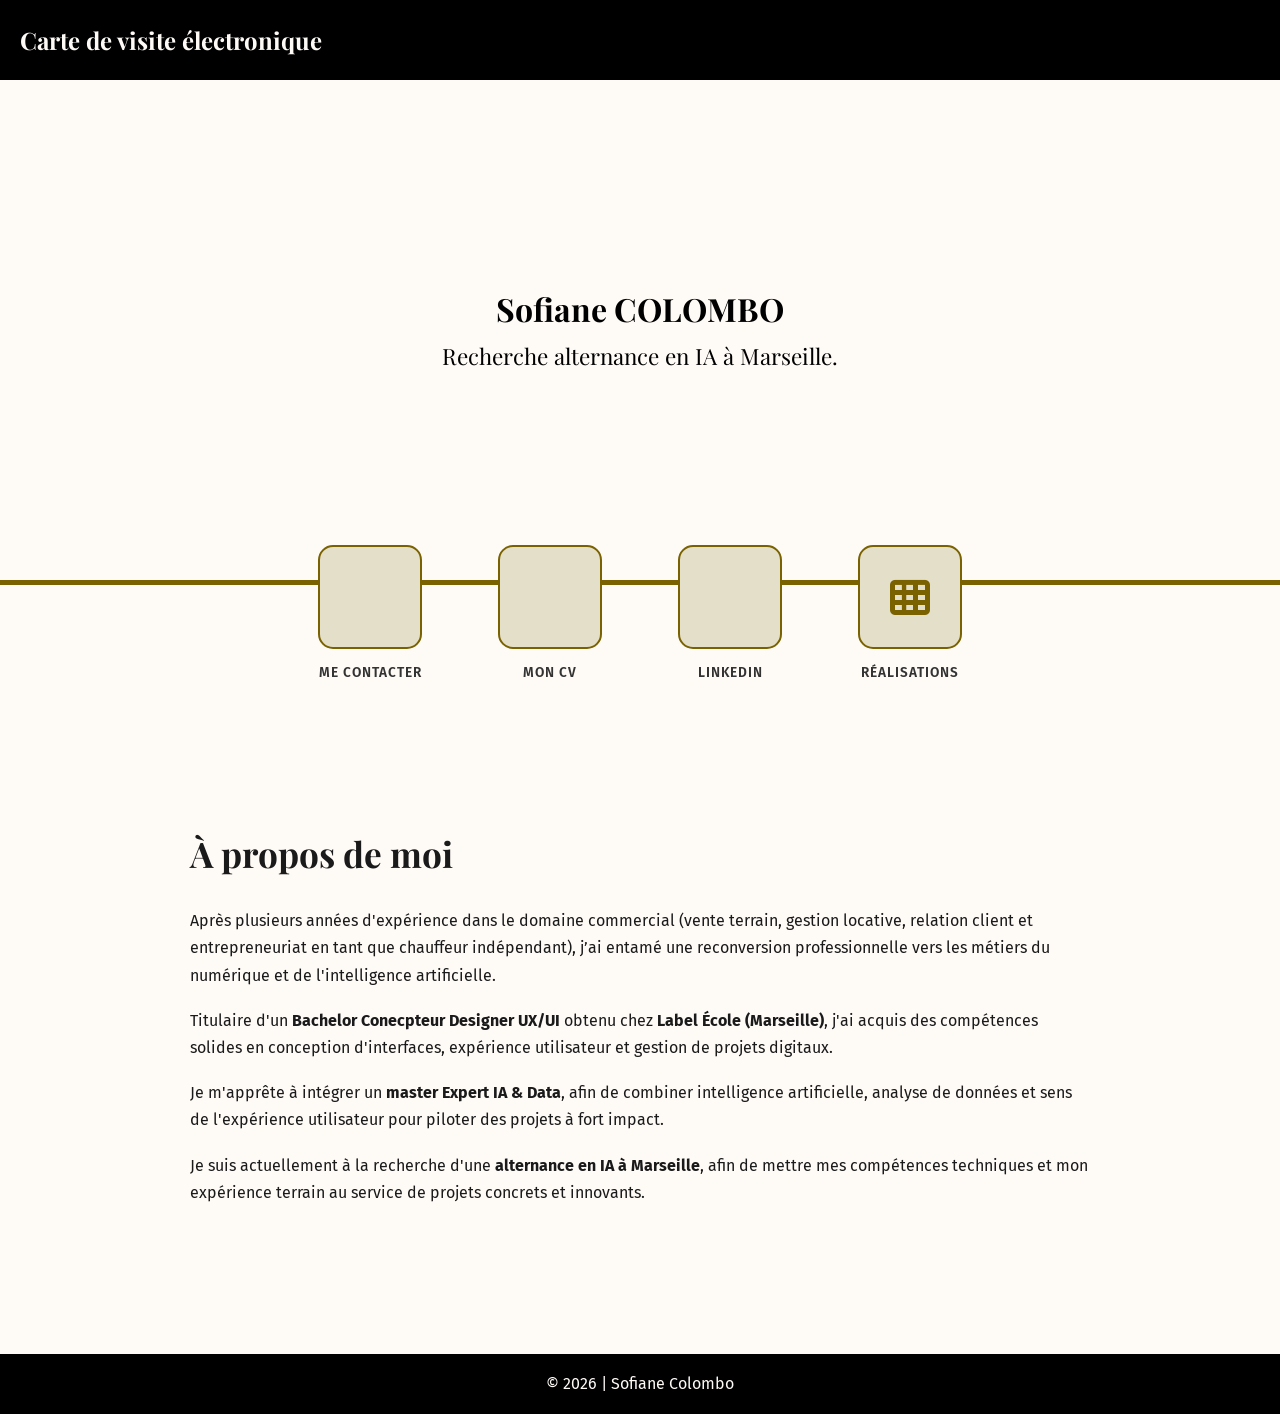
==== index.html @ b56c361b "MAJ majeure + ajout "réalisations" MAJ majeure + ajout "réalisations"" ====
<!DOCTYPE html>
<html lang="fr">
    
<head>
    <meta charset="UTF-8">
    <meta name="viewport" content="width=device-width, initial-scale=1.0">
    <meta name="description" content="Portfolio Data Analyst de Sofiane Colombo">
    <title>Portfolio S. COLOMBO</title>
    
    <link rel="stylesheet" href="./style.css"/>
    
    <link rel="preconnect" href="https://fonts.googleapis.com">
    <link rel="preconnect" href="https://fonts.gstatic.com" crossorigin>
    <link href="https://fonts.googleapis.com/css2?family=Fira+Sans:wght@300;400;600&family=Playfair+Display:ital,wght@0,400;0,600;0,700;0,800;1,400&display=swap" rel="stylesheet">

    <link rel='stylesheet' href='https://cdn-uicons.flaticon.com/2.1.0/uicons-regular-rounded/css/uicons-regular-rounded.css'>
    <link rel='stylesheet' href='https://cdn-uicons.flaticon.com/2.1.0/uicons-brands/css/uicons-brands.css'>
    <link rel='stylesheet' href='https://cdn-uicons.flaticon.com/2.1.0/uicons-solid-straight/css/uicons-solid-straight.css'>
    <link rel='stylesheet' href='https://cdn-uicons.flaticon.com/2.1.0/uicons-thin-rounded/css/uicons-thin-rounded.css'>
    <link rel="stylesheet" href="https://cdnjs.cloudflare.com/ajax/libs/font-awesome/6.5.0/css/all.min.css">
</head>

<body>
    <header>
        <h2>Carte de visite électronique</h2>
        
    </header>

    <main>
        <div id="background-main-title">
            <h1 id="main-title">
                Sofiane COLOMBO<br>
                <span style="font-size: 0.7em; font-weight: 400;">Recherche alternance en IA à Marseille.</span>
            </h1>
        </div>
        
        <div id="hero_cta">
            <div class="cta-container">
                <a href="./page_contact.html" class="cta" aria-label="Me contacter">
                    <i class="fi fi-tr-address-book"></i>
                </a>
            <span class="cta-label">Me contacter</span>
            </div>

            <div class="cta-container">
                <a href="./asset/cv_chefdeprojetia_colombo.pdf" target="_blank" class="cta" aria-label="Mon CV">
                    <i class="fi fi-ss-file-user"></i>
                </a>
            <span class="cta-label">Mon CV</span>
            </div>
    
            <div class="cta-container">
                <a href="https://www.linkedin.com/in/sofiane-colombo-744582396/" target="_blank" class="cta" aria-label="Mon LinkedIn">
                    <i class="fi fi-brands-linkedin"></i>
                </a>
            <span class="cta-label">LinkedIn</span>
            </div>
            <div class="cta-container">
                <a href="realisations.html" class="cta">
                    <i class="fa-solid fa-table-cells"></i>
                </a>
            <span class="cta-label">Réalisations</span>
            </div>
        </div>

        <section id="presentation">
    <div class="presentation-container">
        <h2>À propos de moi</h2>
        <p>
            Après plusieurs années d'expérience dans le domaine commercial (vente terrain, gestion locative, relation client et entrepreneuriat en tant que chauffeur indépendant), j’ai entamé une reconversion professionnelle vers les métiers du numérique et de l'intelligence artificielle.
        </p>
        <p>
            Titulaire d'un <strong>Bachelor Conecpteur Designer UX/UI</strong> obtenu chez  
            <strong>Label École (Marseille)</strong>, j'ai acquis 
            des compétences solides en conception d'interfaces, 
            expérience utilisateur et gestion de projets digitaux.
        </p>
        <p>
            Je m'apprête à intégrer un <strong>master Expert IA & Data</strong>, 
            afin de combiner intelligence artificielle, analyse de données et sens de l'expérience utilisateur pour piloter des projets à fort impact.
        </p>
        <p>
            Je suis actuellement à la recherche d'une <strong>alternance en IA à Marseille</strong>, 
            afin de mettre mes compétences techniques et mon expérience terrain au service de projets concrets et innovants.
        </p>
    </div>
</section>

    </main>

    <footer>
        <p>&copy; 2026 | Sofiane Colombo</p>
    </footer>
</body>
</html>
---- style.css ----
body {
    margin: 0;
    padding: 0;
    font-family: "Fira Sans", sans-serif; 
    background-color: #FEFAF6; 
    color: #333;
}


h1, h2, h3 {
    font-family: "Playfair Display", serif; 
    font-weight: 700;
}


header, footer {
    display: flex;
    align-items: center;
    padding: 0 20px; 
    background-color: #000000;
    color: #FEFAF6;
}

header {
    justify-content: space-between;
    height: 80px;
}

header h2 {
    margin: 0; 
}

footer {
    justify-content: center;
    height: 60px;
    margin-top: 50px; 
}


#background-main-title {
    display: flex;
    width: 100%;
    height: 500px; 
    
    
    background-image: url('./asset/Gemini_Generated_Image_o44zs4o44zs4o44z.png');
    background-size: cover;
    background-position: center;
    
  
    justify-content: center;
    align-items: center;
    
    border-bottom: 5px solid #7A6200; 
}

#main-title {
    
    color: #000; 
    text-align: center;
    padding: 20px;
    background-color: rgba(254, 250, 246, 0.8); 
    border-radius: 10px;
    max-width: 80%; 
    font-size: 2rem;
}


#hero_cta {
    display: flex;
    justify-content: center; 
    gap: 40px; 
    align-items: flex-start;
    margin-top: -40px; 
    position: relative; 
    flex-wrap: wrap;
    padding-bottom: 40px; 
}

.cta-container {
    display: flex;
    flex-direction: column; 
    align-items: center;    
    gap: 15px;              
    margin: 0 10px;         
    width: 120px;           
}


.cta-label {
    font-family: "Fira Sans", sans-serif;
    font-weight: 600;      
    font-size: 0.85rem;
    color: #333;           
    text-align: center;
    text-transform: uppercase; 
    letter-spacing: 1px;
    
    
    transition: color 0.3s ease;
}


.cta-container:hover .cta-label {
    color: #7A6200; 
}

.cta {
    background-color: #E3DFC9;
    width: 100px;  
    height: 100px;
    border-radius: 15px;
    display: flex;
    justify-content: center;
    align-items: center;
    text-decoration: none; 
    border: 2px solid #7A6200;
    
    
    transition: transform 0.3s ease, box-shadow 0.3s ease;
}


.cta i {
    font-size: 2.5rem; 
    color: #7A6200;
    margin: 0; 
}

.cta:hover {
    transform: translateY(-5px);
    background-color: #FEFAF6;
    box-shadow: 6px 6px 0px #7A6200; 
}


header a {
    text-decoration: none;
}
header i {
    color: #FEFAF6; 
    font-size: 1.8rem;
    transition: color 0.3s;
}
header i:hover {
    color: #7A6200; 
}

#presentation {
    background-color: #FEFAF6;
    padding: 80px 20px;
}

.presentation-container {
    max-width: 900px;
    margin: 0 auto;
    font-family: 'Fira Sans', sans-serif;
    color: #1a1a1a;
}

#presentation h2 {
    font-family: 'Playfair Display', serif;
    font-size: 2.2rem;
    margin-bottom: 30px;
}

#presentation p {
    line-height: 1.7;
    margin-bottom: 18px;
    font-size: 1rem;
}


.contact-page-body {
    min-height: 100vh;
    display: flex;
    flex-direction: column;
}

.contact-main {
    flex: 1; 
    display: flex;
    justify-content: center;
    align-items: center;
    padding: 20px;
    background-color: #FEFAF6;
    background-image: radial-gradient(#E3DFC9 1px, transparent 1px);
    background-size: 20px 20px; 
}


.business-card {
    background-color: #FFFFFF;
    width: 100%;
    max-width: 400px; 
    padding: 40px;
    border: 2px solid #7A6200;
    border-radius: 15px; 
    box-shadow: 10px 10px 0px #E3DFC9; 
    text-align: center;
    position: relative;
}

.card-header h3 {
    margin: 0;
    font-size: 1.8rem;
    color: #000;
}

.job-title {
    font-family: "Fira Sans", sans-serif;
    text-transform: uppercase;
    letter-spacing: 2px;
    color: #7A6200;
    font-weight: 600;
    font-size: 0.9rem;
    display: block;
    margin-bottom: 15px;
}


.status-badge {
    display: inline-flex;
    align-items: center;
    gap: 8px;
    background-color: #f0fdf4; 
    color: #166534; 
    padding: 5px 12px;
    border-radius: 20px;
    font-size: 0.8rem;
    font-weight: 600;
    border: 1px solid #bbf7d0;
}

.dot {
    height: 8px;
    width: 8px;
    background-color: #22c55e;
    border-radius: 50%;
    display: inline-block;
}


.divider {
    border: 0;
    height: 1px;
    background: #E3DFC9;
    margin: 30px 0;
    width: 50%;
    margin-left: auto;
    margin-right: auto;
}


.contact-row {
    display: flex;
    align-items: center;
    justify-content: flex-start; 
    gap: 15px;
    padding: 12px;
    margin-bottom: 10px;
    text-decoration: none;
    color: #333;
    background-color: #FAFAFA;
    border-radius: 8px;
    transition: all 0.3s ease;
    border: 1px solid transparent;
}


.contact-row:not(.static):hover {
    background-color: #FEFAF6;
    border-color: #7A6200;
    transform: translateX(5px); 
}

.icon-box {
    width: 35px;
    height: 35px;
    background-color: #E3DFC9;
    color: #7A6200;
    border-radius: 50%;
    display: flex;
    justify-content: center;
    align-items: center;
}

.icon-box i {
    font-size: 1rem; 
    margin: 0;
}


.back-link {
    color: #FEFAF6;
    text-decoration: none;
    font-family: "Fira Sans", sans-serif;
    display: flex;
    align-items: center;
    gap: 5px;
    font-size: 0.9rem;
}
.back-link i {
    color: #FEFAF6;
    font-size: 1rem;
    margin: 0;
}

.card-footer {
    margin-top: 30px;
}
.card-footer a {
    color: #7A6200;
    text-decoration: none;
    font-weight: bold;
    display: flex;
    justify-content: center;
    align-items: center;
    gap: 5px;
}
.card-footer i {
    font-size: 1.2rem;
    margin: 0;
}

/* =============================================
   IMPORT GLOBAL — reprend les styles de style.css
   (header, footer, fonts, couleurs)
   ============================================= */


/* =============================================
   VARIABLES
   ============================================= */
:root {
  --olive:       #7A6200;
  --olive-light: #E3DFC9;
  --ivory:       #FEFAF6;
  --black:       #000000;
  --text:        #333;
  --granite:     #7c7c7c;
}

/* =============================================
   INTRO
   ============================================= */
#real-intro {
  text-align: center;
  padding: 70px 20px 50px;
  max-width: 760px;
  margin: 0 auto;
}

#real-intro .eyebrow {
  display: inline-block;
  font-family: "Fira Sans", sans-serif;
  font-size: 0.75rem;
  font-weight: 600;
  letter-spacing: 0.25em;
  text-transform: uppercase;
  color: var(--olive);
  margin-bottom: 1rem;
}

#real-intro h1 {
  font-family: "Playfair Display", serif;
  font-size: clamp(1.9rem, 4vw, 3rem);
  font-weight: 700;
  color: var(--black);
  line-height: 1.2;
  margin: 0 0 1.4rem;
}

#real-intro .intro-text {
  font-family: "Fira Sans", sans-serif;
  font-size: 1rem;
  line-height: 1.75;
  color: #555;
  margin: 0 auto;
}

.intro-divider {
  width: 48px;
  height: 3px;
  background-color: var(--olive);
  margin: 2rem auto 0;
  border-radius: 2px;
}

/* =============================================
   GRILLE PROJETS
   ============================================= */
#real-projects {
  max-width: 1100px;
  margin: 0 auto;
  padding: 20px 20px 60px;
  display: flex;
  flex-direction: column;
  gap: 30px;
}

/* =============================================
   BLOC PROJET (carte)
   ============================================= */
.real-block {
  display: grid;
  grid-template-columns: 1fr 1fr;
  border: 2px solid var(--olive);
  border-radius: 15px;
  overflow: hidden;
  background-color: var(--ivory);
  max-height: 680px;

  /* Scroll reveal — état initial */
  opacity: 0;
  transform: translateY(30px);
  transition: opacity 0.6s ease, transform 0.6s ease;
}

.real-block.visible {
  opacity: 1;
  transform: translateY(0);
}

/* Alternance : blocs pairs → image à droite */
.real-block--alt .real-media  { order: 2; }
.real-block--alt .real-content { order: 1; }

/* =============================================
   COLONNE MÉDIA
   ============================================= */
.real-media {
  position: relative;
  overflow: hidden;
  background-color: var(--olive-light);
  min-height: 340px;
  max-height: 650px;
}

.real-media img {
  width: 100%;
  height: 100%;
  object-fit:contain;
  display: block;
  transition: transform 0.5s ease;
}
.real-media video {
  width: 100%;
  height: 100%;
  object-fit:cover;
  object-position: center bottom;
  display: block;
  transition: transform 0.5s ease;
}

.real-block:hover .real-media img,
.real-block:hover .real-media video {
  transform: scale(1.04);
}

/* Iframe YouTube */
.real-media--iframe {
  padding: 0;
}
.real-media--iframe iframe {
  position: absolute;
  top: 0; left: 0;
  width: 100%;
  height: 100%;
  border: 0;
}

/* Placeholder (avant ajout des vraies images) */
.media-placeholder {
  width: 100%;
  height: 100%;
  min-height: 340px;
  display: flex;
  flex-direction: column;
  align-items: center;
  justify-content: center;
  gap: 10px;
  color: var(--olive);
  background-color: var(--olive-light);
}

.media-placeholder i {
  font-size: 2.5rem;
  opacity: 0.5;
}

.media-placeholder span {
  font-family: "Fira Sans", sans-serif;
  font-size: 0.72rem;
  letter-spacing: 0.1em;
  text-transform: uppercase;
  opacity: 0.6;
}

/* Badge type */
.media-badge {
  position: absolute;
  top: 14px;
  left: 14px;
  background-color: var(--black);
  color: var(--ivory);
  font-family: "Fira Sans", sans-serif;
  font-size: 0.65rem;
  font-weight: 600;
  letter-spacing: 0.15em;
  text-transform: uppercase;
  padding: 4px 10px;
  border-radius: 4px;
}

/* =============================================
   COLONNE TEXTE
   ============================================= */
.real-content {
  padding: clamp(1.8rem, 4vw, 3rem);
  background-color: var(--black);
  color: var(--ivory);
  display: flex;
  flex-direction: column;
  justify-content: center;
  gap: 0;
}

/* Variante claire (blocs alternés) */
.real-content--light {
  background-color: var(--ivory);
  color: var(--text);
}

.real-tag {
  font-family: "Fira Sans", sans-serif;
  font-size: 0.72rem;
  font-weight: 600;
  letter-spacing: 0.15em;
  text-transform: uppercase;
  color: var(--olive);
  margin-bottom: 0.9rem;
  display: flex;
  align-items: center;
  gap: 6px;
}

.real-content h2 {
  font-family: "Playfair Display", serif;
  font-size: clamp(1.4rem, 2.5vw, 1.9rem);
  font-weight: 700;
  line-height: 1.2;
  margin: 0 0 1.1rem;
  color: inherit;
}

.real-content p {
  font-family: "Fira Sans", sans-serif;
  font-size: 0.95rem;
  line-height: 1.75;
  margin-bottom: 0.9rem;
}

.real-content--light p  { color: #555; }
.real-content:not(.real-content--light) p { color: #ccc; }

/* Pills compétences */
.real-skills {
  display: flex;
  flex-wrap: wrap;
  gap: 8px;
  margin: 0.6rem 0 1.4rem;
}

.real-skills span {
  font-family: "Fira Sans", sans-serif;
  font-size: 0.68rem;
  font-weight: 600;
  letter-spacing: 0.1em;
  text-transform: uppercase;
  padding: 4px 10px;
  border: 1px solid var(--olive);
  color: var(--olive);
  border-radius: 4px;
  background-color: transparent;
}

/* Pills sur fond sombre */
.real-skills--dark span {
  border-color: var(--olive);
  color: var(--olive);
}

/* Lien CTA */
.real-link {
  display: inline-flex;
  align-items: center;
  gap: 8px;
  font-family: "Fira Sans", sans-serif;
  font-size: 0.8rem;
  font-weight: 600;
  letter-spacing: 0.15em;
  text-transform: uppercase;
  text-decoration: none;
  color: var(--olive);
  transition: gap 0.2s ease;
  align-self: flex-start;
}

.real-link:hover { gap: 14px; }

/* =============================================
   RESPONSIVE
   ============================================= */
@media (max-width: 768px) {
  .real-block,
  .real-block--alt {
    grid-template-columns: 1fr;
  }

  /* Sur mobile : image toujours en haut */
  .real-block--alt .real-media  { order: 1; }
  .real-block--alt .real-content { order: 2; }
}
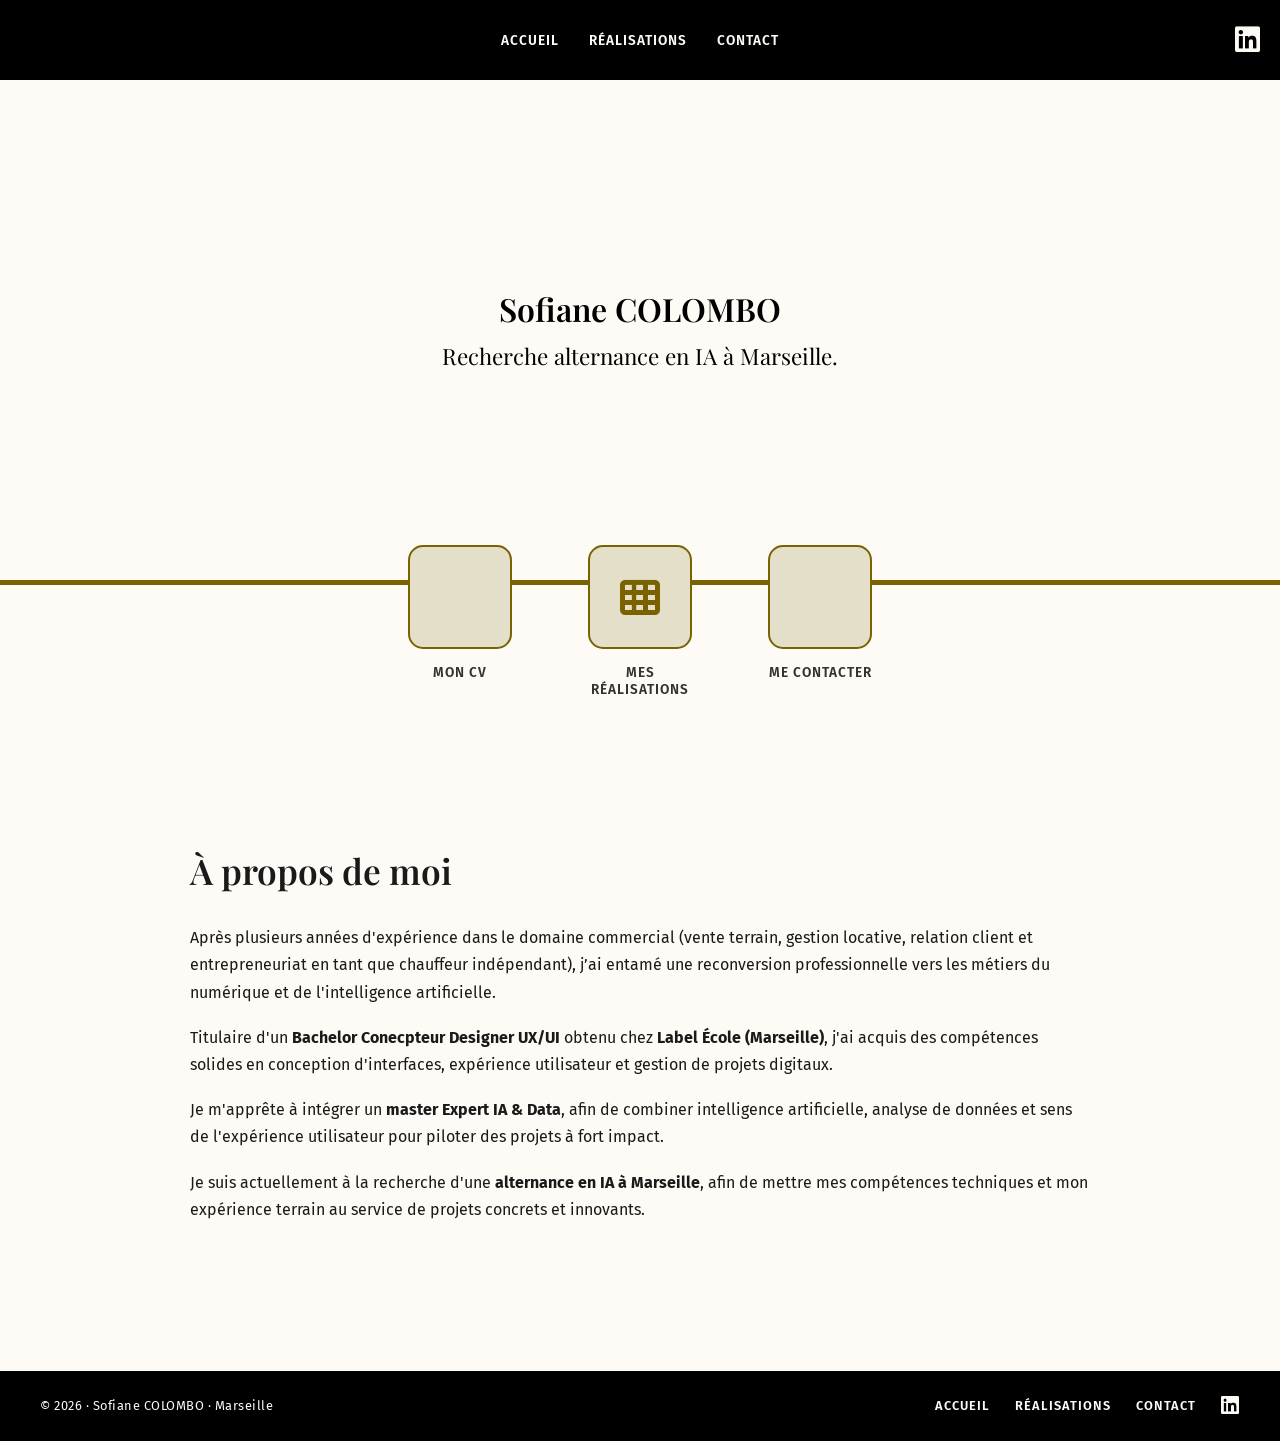
==== commit 82aa0612: "Mise à jour header footer" ====
--- a/index.html
+++ b/index.html
@@ -4,7 +4,7 @@
 <head>
     <meta charset="UTF-8">
     <meta name="viewport" content="width=device-width, initial-scale=1.0">
-    <meta name="description" content="Portfolio Data Analyst de Sofiane Colombo">
+    <meta name="description" content="Portfolio expert IA & Data de Sofiane Colombo">
     <title>Portfolio S. COLOMBO</title>
     
     <link rel="stylesheet" href="./style.css"/>
@@ -14,15 +14,24 @@
     <link href="https://fonts.googleapis.com/css2?family=Fira+Sans:wght@300;400;600&family=Playfair+Display:ital,wght@0,400;0,600;0,700;0,800;1,400&display=swap" rel="stylesheet">
 
     <link rel='stylesheet' href='https://cdn-uicons.flaticon.com/2.1.0/uicons-regular-rounded/css/uicons-regular-rounded.css'>
-    <link rel='stylesheet' href='https://cdn-uicons.flaticon.com/2.1.0/uicons-brands/css/uicons-brands.css'>
-    <link rel='stylesheet' href='https://cdn-uicons.flaticon.com/2.1.0/uicons-solid-straight/css/uicons-solid-straight.css'>
-    <link rel='stylesheet' href='https://cdn-uicons.flaticon.com/2.1.0/uicons-thin-rounded/css/uicons-thin-rounded.css'>
-    <link rel="stylesheet" href="https://cdnjs.cloudflare.com/ajax/libs/font-awesome/6.5.0/css/all.min.css">
+<link rel='stylesheet' href='https://cdn-uicons.flaticon.com/2.1.0/uicons-brands/css/uicons-brands.css'>
+<link rel='stylesheet' href='https://cdn-uicons.flaticon.com/2.1.0/uicons-solid-straight/css/uicons-solid-straight.css'>
+<link rel='stylesheet' href='https://cdn-uicons.flaticon.com/2.1.0/uicons-thin-rounded/css/uicons-thin-rounded.css'>
+<link rel="stylesheet" href="https://cdnjs.cloudflare.com/ajax/libs/font-awesome/6.5.0/css/all.min.css">
 </head>
 
 <body>
     <header>
-        <h2>Carte de visite électronique</h2>
+
+        <nav>
+            <a href="index.html">Accueil</a>
+            <a href="realisations.html">Réalisations</a>
+            <a href="page_contact.html">Contact</a>
+        </nav>
+        
+        <a href="https://www.linkedin.com/in/sofiane-colombo-744582396/" target="_blank" class="linkedin-icon">
+            <i class="fa-brands fa-linkedin"></i>
+        </a>
         
     </header>
 
@@ -35,32 +44,28 @@
         </div>
         
         <div id="hero_cta">
-            <div class="cta-container">
-                <a href="./page_contact.html" class="cta" aria-label="Me contacter">
-                    <i class="fi fi-tr-address-book"></i>
-                </a>
-            <span class="cta-label">Me contacter</span>
-            </div>
 
             <div class="cta-container">
                 <a href="./asset/cv_chefdeprojetia_colombo.pdf" target="_blank" class="cta" aria-label="Mon CV">
                     <i class="fi fi-ss-file-user"></i>
                 </a>
-            <span class="cta-label">Mon CV</span>
+                <span class="cta-label">Mon CV</span>
             </div>
     
-            <div class="cta-container">
-                <a href="https://www.linkedin.com/in/sofiane-colombo-744582396/" target="_blank" class="cta" aria-label="Mon LinkedIn">
-                    <i class="fi fi-brands-linkedin"></i>
-                </a>
-            <span class="cta-label">LinkedIn</span>
-            </div>
             <div class="cta-container">
                 <a href="realisations.html" class="cta">
                     <i class="fa-solid fa-table-cells"></i>
                 </a>
-            <span class="cta-label">Réalisations</span>
+                <span class="cta-label">Mes réalisations</span>
             </div>
+
+            <div class="cta-container">
+                <a href="./page_contact.html" class="cta" aria-label="Me contacter">
+                    <i class="fi fi-tr-address-book"></i>
+                </a>
+                <span class="cta-label">Me contacter</span>
+            </div>
+
         </div>
 
         <section id="presentation">
@@ -89,7 +94,17 @@
     </main>
 
     <footer>
-        <p>&copy; 2026 | Sofiane Colombo</p>
+
+        <p>© 2026 · Sofiane COLOMBO · Marseille</p>
+        <div class="footer-links">
+            <a href="index.html">Accueil</a>
+            <a href="realisations.html">Réalisations</a>
+            <a href="page_contact.html">Contact</a>
+            <a href="https://www.linkedin.com/in/ton-profil" target="_blank">
+                <i class="fa-brands fa-linkedin"></i>
+            </a>
+        </div>
+
     </footer>
 </body>
 </html>
--- a/style.css
+++ b/style.css
@@ -9,12 +9,14 @@
 
 h1, h2, h3 {
     font-family: "Playfair Display", serif; 
-    font-weight: 700;
-}
-
+    font-weight: 600;
+}
+
+header {
+    font-size: 1rem;
+}
 
 header, footer {
-    display: flex;
     align-items: center;
     padding: 0 20px; 
     background-color: #000000;
@@ -22,18 +24,92 @@
 }
 
 header {
-    justify-content: space-between;
-    height: 80px;
+    display: flex;
+    justify-content: center;
+    align-items: center;
+    height: 80px !important;
+    padding: 0 20px;
+    position: relative;
+    min-height: 80px !important;
+}
+
+header .linkedin-icon {
+    position: absolute;
+    right: 20px;
+    justify-self: end;
+    font-size: 1.8rem !important;
+}
+
+header h2 {
+    margin: 0;
+    justify-self: start;
+}
+
+header nav {
+    justify-self: center;
 }
 
 header h2 {
     margin: 0; 
 }
 
+header nav {
+    display: flex;
+    gap: 30px;
+    
+}
+
+header nav a {
+    font-family: "Fira Sans", sans-serif;
+    font-size: 0.85rem !important;
+    font-weight: 600;
+    letter-spacing: 1px;
+    text-transform: uppercase;
+    text-decoration: none;
+    color: #FEFAF6;
+    transition: color 0.3s ease;
+}
+
+header nav a:hover {
+    color: #7A6200;
+}
+
 footer {
-    justify-content: center;
-    height: 60px;
-    margin-top: 50px; 
+    display: flex;
+    justify-content: space-between;
+    align-items: center;
+    height: 70px;
+    padding: 0 40px;
+    margin-top: 50px;
+    background-color: #000000;
+    color: #FEFAF6;
+    font-family: "Fira Sans", sans-serif;
+    font-size: 0.8rem;
+    letter-spacing: 0.5px;
+}
+
+.footer-links {
+    display: flex;
+    align-items: center;
+    gap: 25px;
+}
+
+.footer-links a {
+    text-decoration: none;
+    color: #FEFAF6;
+    font-size: 0.8rem;
+    font-weight: 600;
+    letter-spacing: 1px;
+    text-transform: uppercase;
+    transition: color 0.3s ease;
+}
+
+.footer-links a:hover {
+    color: #7A6200;
+}
+
+.footer-links i {
+    font-size: 1.3rem;
 }
 
 
@@ -133,13 +209,21 @@
     box-shadow: 6px 6px 0px #7A6200; 
 }
 
+body > header {
+    height: 80px !important;
+    min-height: 80px !important;
+    display: flex !important;
+    justify-content: center !important;
+    align-items: center !important;
+    position: relative !important;
+}
 
 header a {
     text-decoration: none;
 }
 header i {
     color: #FEFAF6; 
-    font-size: 1.8rem;
+    font-size: 1.8rem !important;
     transition: color 0.3s;
 }
 header i:hover {
@@ -291,20 +375,6 @@
 }
 
 
-.back-link {
-    color: #FEFAF6;
-    text-decoration: none;
-    font-family: "Fira Sans", sans-serif;
-    display: flex;
-    align-items: center;
-    gap: 5px;
-    font-size: 0.9rem;
-}
-.back-link i {
-    color: #FEFAF6;
-    font-size: 1rem;
-    margin: 0;
-}
 
 .card-footer {
     margin-top: 30px;
@@ -323,15 +393,7 @@
     margin: 0;
 }
 
-/* =============================================
-   IMPORT GLOBAL — reprend les styles de style.css
-   (header, footer, fonts, couleurs)
-   ============================================= */
-
-
-/* =============================================
-   VARIABLES
-   ============================================= */
+
 :root {
   --olive:       #7A6200;
   --olive-light: #E3DFC9;
@@ -341,9 +403,7 @@
   --granite:     #7c7c7c;
 }
 
-/* =============================================
-   INTRO
-   ============================================= */
+
 #real-intro {
   text-align: center;
   padding: 70px 20px 50px;
@@ -387,9 +447,7 @@
   border-radius: 2px;
 }
 
-/* =============================================
-   GRILLE PROJETS
-   ============================================= */
+
 #real-projects {
   max-width: 1100px;
   margin: 0 auto;
@@ -399,9 +457,7 @@
   gap: 30px;
 }
 
-/* =============================================
-   BLOC PROJET (carte)
-   ============================================= */
+
 .real-block {
   display: grid;
   grid-template-columns: 1fr 1fr;
@@ -411,7 +467,7 @@
   background-color: var(--ivory);
   max-height: 680px;
 
-  /* Scroll reveal — état initial */
+  
   opacity: 0;
   transform: translateY(30px);
   transition: opacity 0.6s ease, transform 0.6s ease;
@@ -422,17 +478,15 @@
   transform: translateY(0);
 }
 
-/* Alternance : blocs pairs → image à droite */
+
 .real-block--alt .real-media  { order: 2; }
 .real-block--alt .real-content { order: 1; }
 
-/* =============================================
-   COLONNE MÉDIA
-   ============================================= */
+
 .real-media {
   position: relative;
   overflow: hidden;
-  background-color: var(--olive-light);
+  background-color:#000000;
   min-height: 340px;
   max-height: 650px;
 }
@@ -448,7 +502,7 @@
   width: 100%;
   height: 100%;
   object-fit:cover;
-  object-position: center bottom;
+  object-position: center top;
   display: block;
   transition: transform 0.5s ease;
 }
@@ -458,7 +512,7 @@
   transform: scale(1.04);
 }
 
-/* Iframe YouTube */
+
 .real-media--iframe {
   padding: 0;
 }
@@ -470,7 +524,7 @@
   border: 0;
 }
 
-/* Placeholder (avant ajout des vraies images) */
+
 .media-placeholder {
   width: 100%;
   height: 100%;
@@ -497,7 +551,7 @@
   opacity: 0.6;
 }
 
-/* Badge type */
+
 .media-badge {
   position: absolute;
   top: 14px;
@@ -513,9 +567,7 @@
   border-radius: 4px;
 }
 
-/* =============================================
-   COLONNE TEXTE
-   ============================================= */
+
 .real-content {
   padding: clamp(1.8rem, 4vw, 3rem);
   background-color: var(--black);
@@ -526,7 +578,7 @@
   gap: 0;
 }
 
-/* Variante claire (blocs alternés) */
+
 .real-content--light {
   background-color: var(--ivory);
   color: var(--text);
@@ -564,7 +616,7 @@
 .real-content--light p  { color: #555; }
 .real-content:not(.real-content--light) p { color: #ccc; }
 
-/* Pills compétences */
+
 .real-skills {
   display: flex;
   flex-wrap: wrap;
@@ -585,13 +637,13 @@
   background-color: transparent;
 }
 
-/* Pills sur fond sombre */
+
 .real-skills--dark span {
   border-color: var(--olive);
   color: var(--olive);
 }
 
-/* Lien CTA */
+
 .real-link {
   display: inline-flex;
   align-items: center;
@@ -609,16 +661,14 @@
 
 .real-link:hover { gap: 14px; }
 
-/* =============================================
-   RESPONSIVE
-   ============================================= */
+
 @media (max-width: 768px) {
   .real-block,
   .real-block--alt {
     grid-template-columns: 1fr;
   }
 
-  /* Sur mobile : image toujours en haut */
+  
   .real-block--alt .real-media  { order: 1; }
   .real-block--alt .real-content { order: 2; }
 }
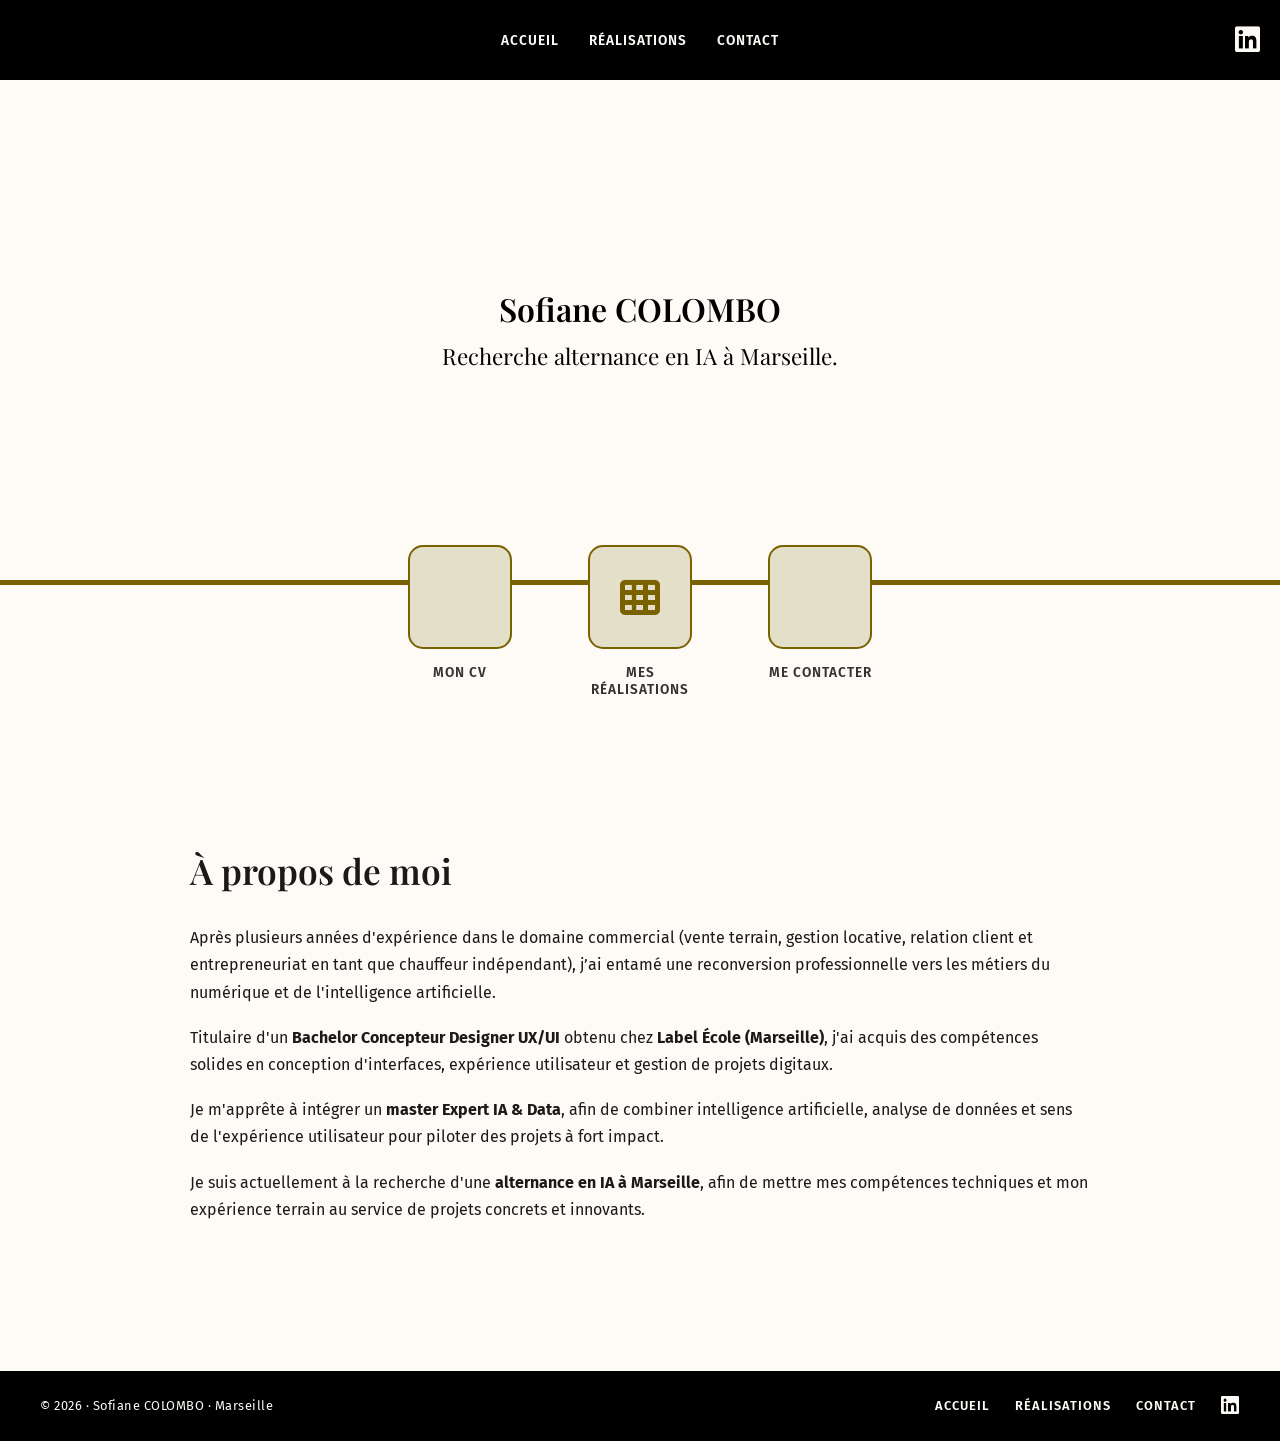
==== commit aceee898: "Réglage responsive" ====
--- a/index.html
+++ b/index.html
@@ -24,9 +24,9 @@
     <header>
 
         <nav>
-            <a href="index.html">Accueil</a>
-            <a href="realisations.html">Réalisations</a>
-            <a href="page_contact.html">Contact</a>
+            <a href="./index.html">Accueil</a>
+            <a href="./realisations.html">Réalisations</a>
+            <a href="./page_contact.html">Contact</a>
         </nav>
         
         <a href="https://www.linkedin.com/in/sofiane-colombo-744582396/" target="_blank" class="linkedin-icon">
@@ -75,7 +75,7 @@
             Après plusieurs années d'expérience dans le domaine commercial (vente terrain, gestion locative, relation client et entrepreneuriat en tant que chauffeur indépendant), j’ai entamé une reconversion professionnelle vers les métiers du numérique et de l'intelligence artificielle.
         </p>
         <p>
-            Titulaire d'un <strong>Bachelor Conecpteur Designer UX/UI</strong> obtenu chez  
+            Titulaire d'un <strong>Bachelor Concepteur Designer UX/UI</strong> obtenu chez  
             <strong>Label École (Marseille)</strong>, j'ai acquis 
             des compétences solides en conception d'interfaces, 
             expérience utilisateur et gestion de projets digitaux.
@@ -97,9 +97,9 @@
 
         <p>© 2026 · Sofiane COLOMBO · Marseille</p>
         <div class="footer-links">
-            <a href="index.html">Accueil</a>
-            <a href="realisations.html">Réalisations</a>
-            <a href="page_contact.html">Contact</a>
+            <a href="./index.html">Accueil</a>
+            <a href="./realisations.html">Réalisations</a>
+            <a href="./page_contact.html">Contact</a>
             <a href="https://www.linkedin.com/in/ton-profil" target="_blank">
                 <i class="fa-brands fa-linkedin"></i>
             </a>
--- a/style.css
+++ b/style.css
@@ -671,4 +671,28 @@
   
   .real-block--alt .real-media  { order: 1; }
   .real-block--alt .real-content { order: 2; }
+}
+
+@media (max-width: 768px) {
+  .real-block,
+  .real-block--alt {
+    grid-template-columns: 1fr;
+    max-height: none;       /* ← supprime la limite de hauteur */
+    overflow: visible;      /* ← ne coupe plus le contenu */
+  }
+
+  /* Hauteur réduite pour la partie média sur mobile */
+  .real-media {
+    min-height: 220px;
+    max-height: 280px;
+  }
+
+  /* Padding réduit sur mobile pour économiser de l'espace */
+  .real-content {
+    padding: 1.5rem;
+  }
+
+  /* La partie texte peut s'agrandir librement */
+  .real-block--alt .real-media  { order: 1; }
+  .real-block--alt .real-content { order: 2; }
 }
